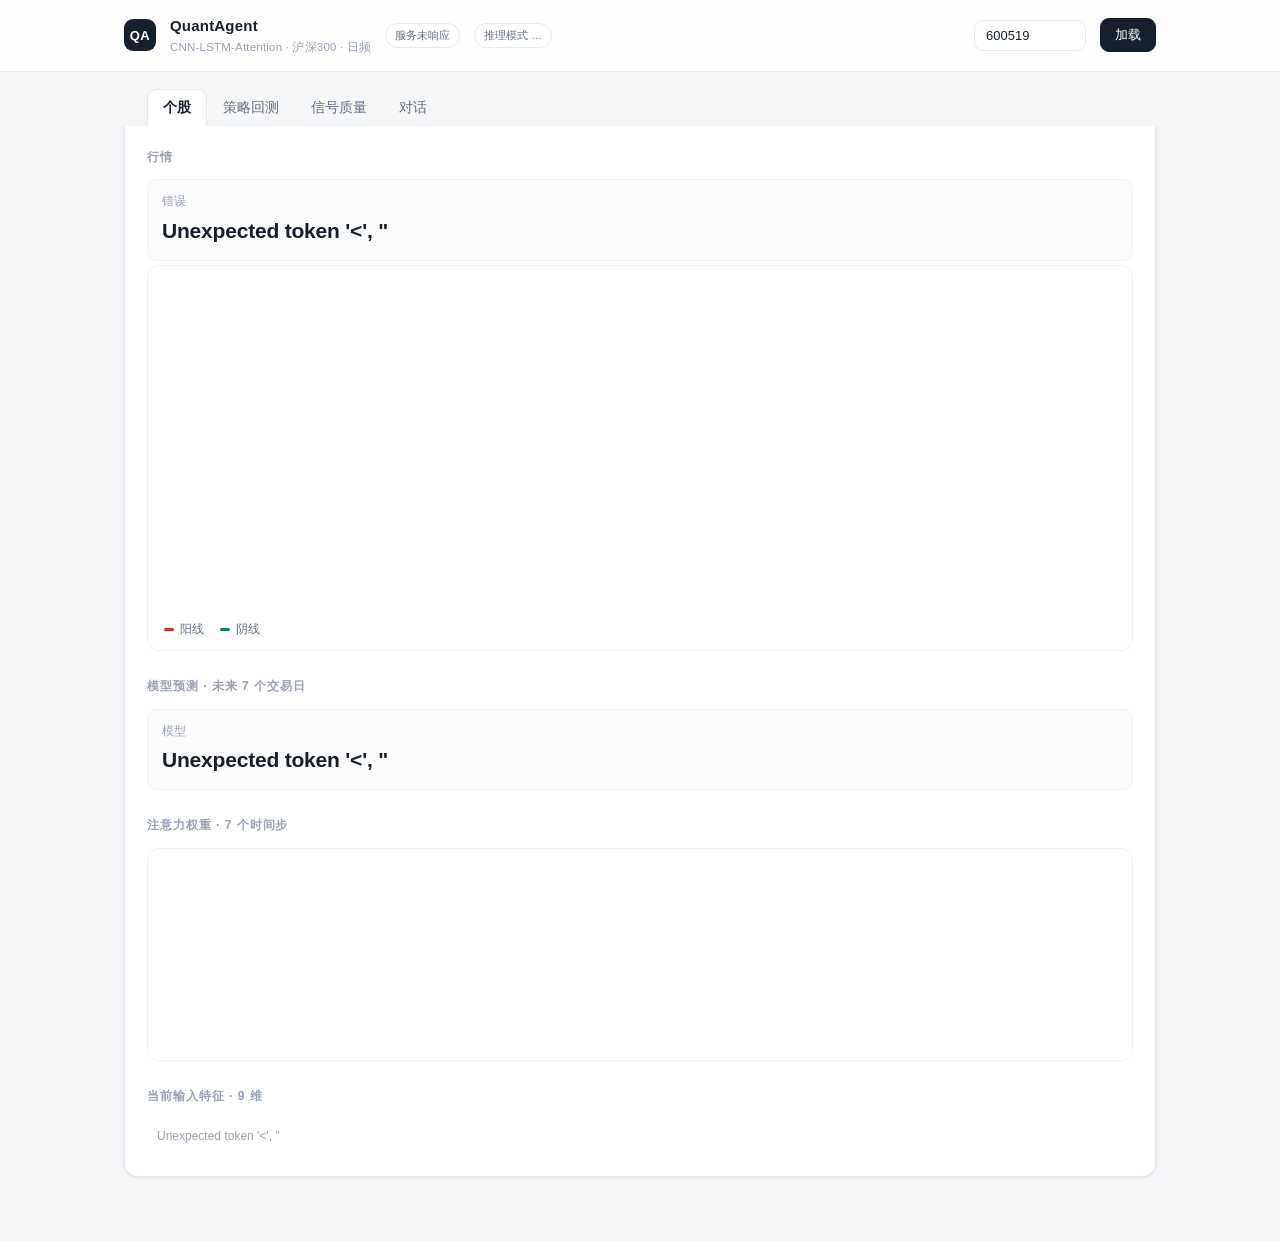
==== web/index.html @ 1bd07c76 "feat: rebuild the CNN-LSTM-Attention quant stack from the thesis, and report what actually reproduce" ====
<!DOCTYPE html>
<html lang="zh-CN">
<head>
<meta charset="utf-8" />
<meta name="viewport" content="width=device-width, initial-scale=1" />
<title>QuantAgent · A 股量化研究工作台</title>
<link rel="icon" href="data:image/svg+xml,%3Csvg xmlns='http://www.w3.org/2000/svg' viewBox='0 0 32 32'%3E%3Crect width='32' height='32' rx='9' fill='%2316202c'/%3E%3Ctext x='16' y='21' font-family='sans-serif' font-size='13' font-weight='700' fill='%23fff' text-anchor='middle'%3EQA%3C/text%3E%3C/svg%3E" />
<style>
  :root{
    --bg:#f5f6f8; --card:#fff; --ink:#16202c; --muted:#667085; --faint:#98a2b3;
    --line:#e6e9ef; --line-soft:#f0f2f6;
    --up:#c0392b; --down:#0e7c6b; --accent:#2f5fd0; --accent-soft:#eef3ff;
    --radius:14px; --shadow:0 1px 2px rgba(16,24,40,.05), 0 1px 3px rgba(16,24,40,.04);
  }
  *{box-sizing:border-box}
  html,body{margin:0}
  body{
    background:var(--bg); color:var(--ink);
    font:400 14px/1.62 -apple-system,BlinkMacSystemFont,"Segoe UI","PingFang SC","Hiragino Sans GB",sans-serif;
    -webkit-font-smoothing:antialiased;
  }
  .num{font-variant-numeric:tabular-nums;font-feature-settings:"tnum"}
  .wrap{max-width:1080px;margin:0 auto;padding:0 24px 64px}

  /* ---------- header ---------- */
  header{
    position:sticky;top:0;z-index:20;background:rgba(255,255,255,.88);
    backdrop-filter:saturate(180%) blur(12px);border-bottom:1px solid var(--line);
  }
  .head-in{max-width:1080px;margin:0 auto;padding:14px 24px;display:flex;align-items:center;gap:14px;flex-wrap:wrap}
  .mark{
    width:32px;height:32px;border-radius:9px;background:var(--ink);color:#fff;
    display:grid;place-items:center;font-weight:700;font-size:13px;letter-spacing:.5px;flex:none;
  }
  .brand h1{font-size:15px;margin:0;font-weight:650;letter-spacing:.2px}
  .brand p{margin:0;font-size:11.5px;color:var(--faint);letter-spacing:.2px}
  .pill{
    font-size:11px;padding:3px 9px;border-radius:999px;border:1px solid var(--line);
    color:var(--muted);background:#fff;white-space:nowrap;
  }
  .pill.ok{color:#0e7c6b;border-color:#cdeae3;background:#f2fbf8}
  .pill.warn{color:#b42318;border-color:#f7d4cf;background:#fef5f3}
  .grow{flex:1}

  /* ---------- controls ---------- */
  input[type=text], select{
    border:1px solid var(--line);border-radius:9px;padding:7px 11px;font-size:13px;
    background:#fff;color:var(--ink);outline:none;transition:border-color .15s, box-shadow .15s;
    font-family:inherit;
  }
  input[type=text]:focus, select:focus{border-color:var(--accent);box-shadow:0 0 0 3px var(--accent-soft)}
  button{
    border:1px solid var(--line);background:#fff;color:var(--ink);border-radius:9px;
    padding:7px 14px;font-size:13px;cursor:pointer;font-family:inherit;
    transition:border-color .15s, color .15s, background .15s;
  }
  button:hover{border-color:var(--accent);color:var(--accent)}
  button.primary{background:var(--ink);color:#fff;border-color:var(--ink)}
  button.primary:hover{background:#243244;color:#fff}
  button.primary:disabled{opacity:.5;cursor:default}

  /* ---------- tabs ---------- */
  nav{max-width:1080px;margin:0 auto;padding:18px 24px 0;display:flex;gap:2px}
  nav button{
    border:none;background:none;border-radius:9px 9px 0 0;padding:9px 15px;
    color:var(--muted);font-size:13.5px
  }
  nav button:hover{color:var(--ink)}
  nav button.active{
    color:var(--ink);font-weight:600;background:var(--card);
    box-shadow:0 -1px 0 var(--line), 1px 0 0 var(--line), -1px 0 0 var(--line);
  }

  /* ---------- panels ---------- */
  .panel{background:var(--card);border:1px solid var(--line);border-radius:0 0 var(--radius) var(--radius);
    border-top:none;padding:22px;box-shadow:var(--shadow)}
  .panel.plain{border-radius:var(--radius);border-top:1px solid var(--line);margin-top:18px}
  h2.sec{font-size:12px;font-weight:600;color:var(--faint);letter-spacing:.08em;
    text-transform:uppercase;margin:26px 0 12px}
  h2.sec:first-child{margin-top:0}

  /* ---------- kpi ---------- */
  .kpis{display:grid;grid-template-columns:repeat(auto-fit,minmax(148px,1fr));gap:10px}
  .kpi{border:1px solid var(--line-soft);border-radius:11px;padding:12px 14px;background:#fcfcfd}
  .kpi .k{font-size:11.5px;color:var(--faint);letter-spacing:.02em}
  .kpi .v{font-size:21px;font-weight:640;margin-top:3px;letter-spacing:-.2px}
  .kpi .s{font-size:11px;color:var(--faint);margin-top:1px}
  .up{color:var(--up)} .down{color:var(--down)} .flat{color:var(--ink)}

  /* ---------- charts ---------- */
  .chart-box{border:1px solid var(--line-soft);border-radius:12px;background:#fff;padding:6px 4px 2px;margin-top:4px}
  svg.chart{display:block;width:100%;height:auto}
  .legend{display:flex;gap:16px;flex-wrap:wrap;padding:2px 12px 10px;font-size:11.5px;color:var(--muted)}
  .legend i{display:inline-block;width:10px;height:3px;border-radius:2px;margin-right:6px;vertical-align:middle}

  /* ---------- table ---------- */
  table{width:100%;border-collapse:collapse;font-size:13px}
  th,td{text-align:left;padding:8px 10px;border-bottom:1px solid var(--line-soft)}
  th{color:var(--faint);font-weight:500;font-size:11.5px;letter-spacing:.02em}
  tr:last-child td{border-bottom:none}
  td.r{text-align:right}
  .feat{display:grid;grid-template-columns:1fr 1fr;gap:0 28px}

  /* ---------- callout ---------- */
  .note{
    border-left:3px solid var(--accent);background:var(--accent-soft);
    border-radius:0 10px 10px 0;padding:12px 16px;font-size:13px;color:#2b3a55;margin-top:16px
  }
  .note b{font-weight:600}
  .note.warn{border-left-color:#d97706;background:#fffbeb;color:#6b4a12}
  .note small{display:block;color:var(--faint);margin-top:6px;font-size:11.5px}

  /* ---------- agent ---------- */
  .chips{display:flex;gap:8px;flex-wrap:wrap;margin-bottom:14px}
  .chip{font-size:12px;border:1px solid var(--line);border-radius:999px;padding:5px 12px;
    cursor:pointer;color:var(--muted);background:#fff;transition:.15s}
  .chip:hover{border-color:var(--accent);color:var(--accent);background:var(--accent-soft)}
  .trace{
    max-height:210px;overflow:auto;border:1px solid var(--line-soft);border-radius:11px;
    padding:10px 12px;background:#fbfcfd;font:400 12px/1.75 ui-monospace,SFMono-Regular,Menlo,monospace;
    color:var(--muted);white-space:pre-wrap;word-break:break-all
  }
  .trace .t-call{color:var(--accent)}
  .trace .t-err{color:var(--up)}
  .answer{
    border:1px solid var(--line);border-radius:12px;padding:16px 18px;margin-top:12px;
    white-space:pre-wrap;font-size:13.5px;line-height:1.85;background:#fff;min-height:64px
  }
  .answer.pending{color:var(--faint)}
  .row{display:flex;gap:10px;align-items:center;flex-wrap:wrap}
  .row .sp{flex:1}
  .hint{font-size:12px;color:var(--faint)}
  .hidden{display:none}
  .fade{animation:fade .25s ease}
  @keyframes fade{from{opacity:0;transform:translateY(3px)}to{opacity:1;transform:none}}
  @media (max-width:680px){
    .head-in{padding:12px 16px} .wrap{padding:0 16px 48px} nav{padding:12px 16px 0}
    .panel{padding:16px} .feat{grid-template-columns:1fr}
    .kpi .v{font-size:18px}
  }
</style>
</head>
<body>

<header>
  <div class="head-in">
    <div class="mark">QA</div>
    <div class="brand">
      <h1>QuantAgent</h1>
      <p>CNN-LSTM-Attention · 沪深300 · 日频</p>
    </div>
    <span class="pill" id="pill-model">模型状态 …</span>
    <span class="pill" id="pill-llm">推理模式 …</span>
    <div class="grow"></div>
    <input type="text" id="code" value="600519" placeholder="股票代码" style="width:112px" />
    <button class="primary" id="load">加载</button>
  </div>
</header>

<div class="wrap">
  <nav>
    <button data-tab="stock" class="active">个股</button>
    <button data-tab="backtest">策略回测</button>
    <button data-tab="signal">信号质量</button>
    <button data-tab="agent">对话</button>
  </nav>

  <!-- ================= 个股 ================= -->
  <section class="panel" id="tab-stock">
    <h2 class="sec">行情</h2>
    <div class="kpis" id="kpi-stock">
      <div class="kpi"><div class="k">状态</div><div class="v" style="font-size:15px">加载中…</div></div>
    </div>
    <div class="chart-box"><svg class="chart" id="candle" viewBox="0 0 960 340" preserveAspectRatio="xMidYMid meet"></svg>
      <div class="legend"><span><i style="background:#c0392b"></i>阳线</span><span><i style="background:#0e7c6b"></i>阴线</span></div>
    </div>

    <h2 class="sec">模型预测 · 未来 7 个交易日</h2>
    <div class="kpis" id="kpi-pred">
      <div class="kpi"><div class="k">状态</div><div class="v" style="font-size:15px">—</div></div>
    </div>
    <h2 class="sec">注意力权重 · 7 个时间步</h2>
    <div class="chart-box"><svg class="chart" id="attn" viewBox="0 0 960 200" preserveAspectRatio="xMidYMid meet"></svg></div>
    <p class="hint" id="attn-hint" style="margin:8px 2px 0"></p>

    <h2 class="sec">当前输入特征 · 9 维</h2>
    <div class="feat"><table><tbody id="feat-a"></tbody></table><table><tbody id="feat-b"></tbody></table></div>
  </section>

  <!-- ================= 回测 ================= -->
  <section class="panel hidden" id="tab-backtest">
    <h2 class="sec">参数</h2>
    <div class="row">
      <input type="text" id="bt-start" value="2023-01-01" style="width:112px" />
      <span class="hint">至</span>
      <input type="text" id="bt-end" value="2024-12-31" style="width:112px" />
      <span class="hint">调仓</span>
      <input type="text" id="bt-rebal" value="7" style="width:56px" />
      <span class="hint">日</span>
      <select id="bt-signal">
        <option value="momentum">动量（买涨）</option>
        <option value="reversal">反转（买跌）</option>
      </select>
      <button class="primary" id="run-bt">运行回测</button>
      <span class="hint" id="bt-hint"></span>
    </div>

    <h2 class="sec">绩效</h2>
    <div class="kpis" id="kpi-bt">
      <div class="kpi"><div class="k">状态</div><div class="v" style="font-size:15px">未运行</div></div>
    </div>

    <h2 class="sec">净值曲线</h2>
    <div class="chart-box"><svg class="chart" id="equity" viewBox="0 0 960 340" preserveAspectRatio="xMidYMid meet"></svg>
      <div class="legend" id="eq-legend"></div>
    </div>

    <div class="note warn" id="bt-note">
      <b>基准怎么选，结论就怎么变。</b> 股票池是「今天的市值前 300」，用它回测历史本身就带有幸存者偏差——
      这批名字在 2023–2024 的表现远好于当时的真实沪深300。所以只跟指数比会高估策略，
      必须同时看<b>等权持有同一批股票</b>这条线，那才是「什么都不做」的收益。
    </div>
  </section>

  <!-- ================= 信号质量 ================= -->
  <section class="panel hidden" id="tab-signal">
    <h2 class="sec">样本外信号检验</h2>
    <div class="kpis" id="kpi-signal">
      <div class="kpi"><div class="k">状态</div><div class="v" style="font-size:15px">加载中…</div></div>
    </div>

    <h2 class="sec">预测分层 · 各分位实现收益</h2>
    <div class="chart-box"><svg class="chart" id="decile" viewBox="0 0 960 260" preserveAspectRatio="xMidYMid meet"></svg></div>

    <div class="note" id="sig-note">
      IC（信息系数）是横截面上「预测排序」与「实际收益排序」的秩相关。日频 IC 均值 0.03 上下就是可用的弱信号；
      接近 0 且 IR 不显著，说明模型没有学到可交易的东西。
    </div>
  </section>

  <!-- ================= 对话 ================= -->
  <section class="panel hidden" id="tab-agent">
    <h2 class="sec">可以问什么</h2>
    <div class="chips" id="samples"></div>
    <div class="row">
      <input type="text" id="question" placeholder="例如：600519 未来一周的模型信号？" style="flex:1;min-width:220px" />
      <button class="primary" id="ask">发送</button>
    </div>
    <h2 class="sec">工具调用轨迹</h2>
    <div class="trace" id="trace">等待提问。</div>
    <div class="answer pending" id="answer">对话结果会出现在这里。</div>
  </section>
</div>

<script>
const $ = id => document.getElementById(id);
const NS = "http://www.w3.org/2000/svg";
const f2 = v => (v === null || v === undefined || Number.isNaN(v)) ? "—" : Number(v).toFixed(2);
const pct = (v, d = 2) => (v === null || v === undefined || Number.isNaN(v)) ? "—" : (v * 100).toFixed(d) + "%";
const sign = v => v > 0 ? "up" : (v < 0 ? "down" : "flat");

function kpi(k, v, cls = "", sub = "") {
  return `<div class="kpi"><div class="k">${k}</div><div class="v ${cls}">${v}</div>${sub ? `<div class="s">${sub}</div>` : ""}</div>`;
}

/* ---------- minimal SVG chart kit ---------- */
function svgEl(tag, attrs) {
  const el = document.createElementNS(NS, tag);
  for (const k in attrs) el.setAttribute(k, attrs[k]);
  return el;
}
function grid(svg, W, H, pad, lo, hi, fmt) {
  for (let i = 0; i <= 4; i++) {
    const y = pad.t + (H - pad.t - pad.b) * i / 4;
    svg.appendChild(svgEl("line", { x1: pad.l, y1: y, x2: W - pad.r, y2: y, stroke: "#eef0f4" }));
    const label = svgEl("text", { x: pad.l - 10, y: y + 4, "font-size": 11, fill: "#98a2b3", "text-anchor": "end" });
    label.textContent = fmt(hi - (hi - lo) * i / 4);
    svg.appendChild(label);
  }
}
function clear(svg) { while (svg.firstChild) svg.removeChild(svg.firstChild); }

function drawCandles(svg, bars) {
  clear(svg);
  const W = 960, H = 340, pad = { l: 62, r: 18, t: 18, b: 30 };
  let lo = Math.min(...bars.map(b => b.low)), hi = Math.max(...bars.map(b => b.high));
  const span = (hi - lo) || 1; lo -= span * .05; hi += span * .05;
  const plotW = W - pad.l - pad.r, plotH = H - pad.t - pad.b;
  const step = plotW / bars.length, bw = Math.max(step * .62, 1);
  const Y = v => pad.t + plotH * (1 - (v - lo) / (hi - lo));

  grid(svg, W, H, pad, lo, hi, v => v.toFixed(1));
  bars.forEach((b, i) => {
    const x = pad.l + step * i + step / 2;
    const color = b.close >= b.open ? "#c0392b" : "#0e7c6b";
    svg.appendChild(svgEl("line", { x1: x, y1: Y(b.high), x2: x, y2: Y(b.low), stroke: color, "stroke-width": 1 }));
    const top = Y(Math.max(b.open, b.close)), bot = Y(Math.min(b.open, b.close));
    svg.appendChild(svgEl("rect", { x: x - bw / 2, y: top, width: bw, height: Math.max(bot - top, 1), fill: color, opacity: .88, rx: .5 }));
  });
  const t1 = svgEl("text", { x: pad.l, y: H - 8, "font-size": 11, fill: "#98a2b3" });
  t1.textContent = bars[0].date; svg.appendChild(t1);
  const t2 = svgEl("text", { x: W - pad.r, y: H - 8, "font-size": 11, fill: "#98a2b3", "text-anchor": "end" });
  t2.textContent = bars[bars.length - 1].date; svg.appendChild(t2);
}

function drawLines(svg, series, opts = {}) {
  clear(svg);
  const W = 960, H = opts.height || 340, pad = { l: 62, r: 18, t: 18, b: 30 };
  const all = series.flatMap(s => s.values).filter(v => typeof v === "number");
  let lo = Math.min(...all), hi = Math.max(...all);
  if (opts.zero) { lo = Math.min(lo, 0); hi = Math.max(hi, 0); }
  const span = (hi - lo) || 1; lo -= span * .06; hi += span * .06;
  const n = Math.max(...series.map(s => s.values.length));
  const plotW = W - pad.l - pad.r, plotH = H - pad.t - pad.b;
  const X = i => pad.l + plotW * (n <= 1 ? 0 : i / (n - 1));
  const Y = v => pad.t + plotH * (1 - (v - lo) / (hi - lo));

  grid(svg, W, H, pad, lo, hi, v => Number(v).toFixed(2));
  if (opts.zero) svg.appendChild(svgEl("line", {
    x1: pad.l, y1: Y(0), x2: W - pad.r, y2: Y(0), stroke: "#cfd6e4", "stroke-dasharray": "4 4"
  }));
  series.forEach(s => {
    const d = s.values.map((v, i) => `${i ? "L" : "M"}${X(i).toFixed(1)},${Y(v).toFixed(1)}`).join(" ");
    svg.appendChild(svgEl("path", { d, fill: "none", stroke: s.color, "stroke-width": 1.9, "stroke-linejoin": "round", "stroke-linecap": "round" }));
  });
}

function drawBars(svg, values, labels, opts = {}) {
  clear(svg);
  const W = 960, H = opts.height || 200, pad = { l: 62, r: 18, t: 18, b: 34 };
  const plotW = W - pad.l - pad.r, plotH = H - pad.t - pad.b;
  const max = Math.max(...values.map(Math.abs)) || 1;
  const zero = pad.t + plotH * (opts.zero ? .5 : 0);
  const step = plotW / values.length;
  grid(svg, W, H, pad, 0, max, v => (opts.pct ? (v * 100).toFixed(1) + "%" : v.toFixed(3)));
  if (opts.zero) svg.appendChild(svgEl("line", { x1: pad.l, y1: H - pad.b, x2: W - pad.r, y2: H - pad.b, stroke: "#cfd6e4" }));
  values.forEach((v, i) => {
    const h = Math.max((Math.abs(v) / max) * (plotH - 8), 1);
    const x = pad.l + step * i + step * .18;
    const y = v >= 0 ? (H - pad.b) - h : (H - pad.b);
    svg.appendChild(svgEl("rect", {
      x, y, width: step * .64, height: h, rx: 4,
      fill: v >= 0 ? "#c0392b" : "#0e7c6b", opacity: .85
    }));
    const t = svgEl("text", { x: x + step * .32, y: H - 14, "font-size": 11, fill: "#98a2b3", "text-anchor": "middle" });
    t.textContent = labels[i]; svg.appendChild(t);
  });
}

/* ---------- 个股 ---------- */
async function loadStock() {
  const code = ($("code").value || "600519").trim();
  $("kpi-stock").innerHTML = kpi("状态", "加载中…");
  try {
    const k = await (await fetch(`/api/kline?code=${code}&limit=120`)).json();
    if (k.detail) throw new Error(k.detail);
    const bars = k.bars, last = bars[bars.length - 1], prev = bars[bars.length - 2];
    const chg = last.close / prev.close - 1;
    const rets = bars.slice(1).map((b, i) => b.close / bars[i].close - 1);
    const sd = Math.sqrt(rets.reduce((s, r) => s + (r - rets.reduce((a, b) => a + b, 0) / rets.length) ** 2, 0) / rets.length);
    $("kpi-stock").innerHTML =
      kpi("标的", `${k.code} ${k.name || ""}`, "flat", `${bars.length} 个交易日`) +
      kpi("最新收盘", f2(last.close), sign(chg), last.date) +
      kpi("日涨跌", pct(chg), sign(chg), "较前一交易日") +
      kpi("年化波动", pct(sd * Math.sqrt(252), 1), "flat", "近 120 日");
    drawCandles($("candle"), bars);
  } catch (e) {
    $("kpi-stock").innerHTML = kpi("错误", e.message);
  }

  try {
    const p = await (await fetch(`/api/predict?code=${code}`)).json();
    if (p.detail) throw new Error(p.detail);
    const best = p.attention_weights.indexOf(Math.max(...p.attention_weights)) + 1;
    $("kpi-pred").innerHTML =
      kpi("预测相对收益", pct(p.predicted_return), sign(p.predicted_return), `${p.horizon_days} 个交易日`) +
      kpi("方向", p.predicted_direction === "up" ? "偏多" : "偏空", sign(p.predicted_return), "模型输出符号") +
      kpi("窗口截止", p.as_of, "flat", `收盘 ${f2(p.last_close)}`) +
      kpi("注意力峰值", `T${best}`, "flat", "权重最大的时间步");
    drawBars($("attn"), p.attention_weights, p.attention_weights.map((_, i) => `T${i + 1}`), { height: 200 });
    const w = p.attention_weights, spread = Math.max(...w) - Math.min(...w);
    $("attn-hint").textContent = spread < 0.01
      ? "权重几乎均匀（≈1/7），说明模型没有找到更有信息量的时间步——与「信号质量」页 IC≈0 的结论一致。"
      : `权重差异明显（极差 ${(spread * 100).toFixed(1)} 个百分点），模型对某些时间步更敏感。`;
  } catch (e) {
    $("kpi-pred").innerHTML = kpi("模型", String(e.message).includes("train") ? "未训练" : e.message);
    clear($("attn"));
  }

  try {
    const f = await (await fetch(`/api/features?code=${code}`)).json();
    if (f.detail) throw new Error(f.detail);
    const rows = Object.entries(f.features);
    const half = Math.ceil(rows.length / 2);
    const html = arr => arr.map(([k, v]) =>
      `<tr><td>${k}</td><td class="r num ${sign(v)}">${Number(v).toFixed(4)}</td></tr>`).join("");
    $("feat-a").innerHTML = html(rows.slice(0, half));
    $("feat-b").innerHTML = html(rows.slice(half));
  } catch (e) {
    $("feat-a").innerHTML = `<tr><td class="hint">${e.message}</td></tr>`;
    $("feat-b").innerHTML = "";
  }
}

/* ---------- 回测 ---------- */
async function runBacktest() {
  const btn = $("run-bt"); btn.disabled = true; $("bt-hint").textContent = "运行中…";
  try {
    const url = `/api/backtest?start=${$("bt-start").value}&end=${$("bt-end").value}`
      + `&rebalance_days=${$("bt-rebal").value}&signal=${$("bt-signal").value}`;
    const r = await (await fetch(url)).json();
    if (r.detail) throw new Error(r.detail);
    const s = r.stats;
    $("kpi-bt").innerHTML =
      kpi("年化收益", pct(s.annual_return), sign(s.annual_return), `${s.n_days} 个交易日`) +
      kpi("夏普", f2(s.sharpe), "flat", `波动 ${pct(s.annual_vol, 1)}`) +
      kpi("最大回撤", pct(s.max_drawdown), "down", `Calmar ${f2(s.calmar)}`) +
      kpi("等权持有", pct(s.equal_weight_annual_return), sign(s.equal_weight_annual_return), "同池买入不动") +
      kpi("超额 vs 等权", pct(s.excess_vs_equal_weight), sign(s.excess_vs_equal_weight), "策略 − 等权") +
      kpi("成本拖累", pct(s.cost_drag), "down", `年换手 ${f2(s.turnover_per_year)}×`);

    const series = [{ name: "策略", color: "#c0392b", values: r.curve.map(c => c.strategy) }];
    if (r.curve[0].benchmark !== undefined) series.push({ name: "沪深300", color: "#98a2b3", values: r.curve.map(c => c.benchmark) });
    if (r.curve[0].equal_weight !== undefined) series.push({ name: "等权持有", color: "#2f5fd0", values: r.curve.map(c => c.equal_weight) });
    drawLines($("equity"), series);
    $("eq-legend").innerHTML = series.map(x => `<span><i style="background:${x.color}"></i>${x.name}</span>`).join("");
    $("bt-hint").textContent = `${r.curve[0].date} → ${r.curve[r.curve.length - 1].date}`;
    $("kpi-bt").dataset.done = "1";
  } catch (e) {
    $("bt-hint").textContent = "失败：" + e.message;
  } finally { btn.disabled = false; }
}

/* ---------- 信号质量 ---------- */
async function loadSignal() {
  try {
    const r = await (await fetch("/api/signal")).json();
    if (r.detail) throw new Error(r.detail);
    const base = r.ridge_baseline || {};
    $("kpi-signal").innerHTML =
      kpi("日频 IC 均值", r.degenerate || r.mean_daily_ic == null ? "—" : Number(r.mean_daily_ic).toFixed(4),
          r.mean_daily_ic > 0 ? "up" : "down", `IC std ${f2(r.ic_std)}`) +
      kpi("方向准确率", pct(r.direction_accuracy, 1), "flat", `基准 ${pct(r.baseline_direction, 1)}`) +
      kpi("IC 信息比", f2(r.ic_ir_annualised), "flat", "|IR|<1 视为不显著") +
      kpi("分层价差", pct(r.decile_spread), sign(r.decile_spread), "最高 − 最低分位") +
      kpi("线性基线 IC", base.mean_daily_ic === undefined ? "—" : Number(base.mean_daily_ic).toFixed(4), "flat", "Ridge，同特征") +
      kpi("样本", `${(r.n_observations || 0).toLocaleString()}`, "flat", `${r.n_dates || 0} 个交易日`);

    if (r.decile_mean_return) {
      const keys = Object.keys(r.decile_mean_return).sort((a, b) => a - b);
      drawBars($("decile"), keys.map(k => r.decile_mean_return[k]), keys.map(k => `D${k}`), { height: 260, pct: true });
    }
    if (r.degenerate) {
      $("sig-note").innerHTML = `<b>模型塌缩：</b>${r.note || "预测值为常数，不存在排序。"}`;
    }
  } catch (e) {
    $("kpi-signal").innerHTML = kpi("状态", e.message.includes("evaluate") ? "尚未生成信号报告" : e.message);
  }
}

/* ---------- 对话 ---------- */
function askAgent() {
  const q = $("question").value.trim();
  if (!q) return;
  const trace = $("trace"); trace.innerHTML = "";
  const ans = $("answer"); ans.classList.add("pending"); ans.textContent = "思考中…";
  const log = (text, cls = "") => {
    const d = document.createElement("div");
    if (cls) d.className = cls;
    d.textContent = text; trace.appendChild(d);
    trace.scrollTop = trace.scrollHeight;
  };
  const es = new EventSource(`/api/agent?q=${encodeURIComponent(q)}`);
  es.onmessage = msg => {
    const evt = JSON.parse(msg.data);
    if (evt.type === "tool_call") log(`→ ${evt.name}(${evt.arguments})`, "t-call");
    else if (evt.type === "tool_result") log(`← ${evt.name} ${evt.result.ok ? "ok" : evt.result.error}`, evt.result.ok ? "" : "t-err");
    else if (evt.type === "error") log(`! ${evt.message}`, "t-err");
    else if (evt.type === "done") {
      ans.classList.remove("pending");
      ans.textContent = evt.answer || "（空回答）";
      ans.classList.add("fade");
      log(`mode = ${evt.mode}`); es.close();
    }
  };
  es.onerror = () => { log("连接中断", "t-err"); es.close(); };
}

/* ---------- wiring ---------- */
function activate(tab, run = true) {
  document.querySelectorAll("nav button").forEach(b => b.classList.toggle("active", b.dataset.tab === tab));
  ["stock", "backtest", "signal", "agent"].forEach(t => $("tab-" + t).classList.toggle("hidden", t !== tab));
  if (!run) return;
  if (tab === "backtest" && !$("kpi-bt").dataset.done) runBacktest();
  if (tab === "signal" && !window.__signalLoaded) { window.__signalLoaded = true; loadSignal(); }
}

document.querySelectorAll("nav button").forEach(btn => {
  btn.onclick = () => {
    history.replaceState(null, "", "#" + btn.dataset.tab);
    activate(btn.dataset.tab);
  };
});
$("load").onclick = loadStock;
$("code").addEventListener("keydown", e => { if (e.key === "Enter") loadStock(); });
$("run-bt").onclick = runBacktest;
$("ask").onclick = askAgent;
$("question").addEventListener("keydown", e => { if (e.key === "Enter") askAgent(); });

const samples = [
  "600519 未来一周的模型信号？",
  "000858 的风险画像",
  "今天模型最看好哪几只",
  "跑一次 2023 到 2024 的回测",
  "过去 7 天动量最强的股票",
];
$("samples").innerHTML = samples.map(s => `<span class="chip">${s}</span>`).join("");
document.querySelectorAll(".chip").forEach(c => {
  c.onclick = () => { $("question").value = c.textContent; askAgent(); };
});

fetch("/api/health").then(r => r.json()).then(h => {
  const m = $("pill-model"), l = $("pill-llm");
  m.textContent = h.model_ready ? "模型已加载" : "模型未训练";
  m.className = "pill " + (h.model_ready ? "ok" : "warn");
  l.textContent = h.llm_mode === "llm" ? "LLM 工具调用" : "本地规则规划";
  l.className = "pill";
}).catch(() => { $("pill-model").textContent = "服务未响应"; });

loadStock();
const initial = (location.hash || "").replace("#", "");
if (["backtest", "signal", "agent"].includes(initial)) activate(initial);
</script>
</body>
</html>
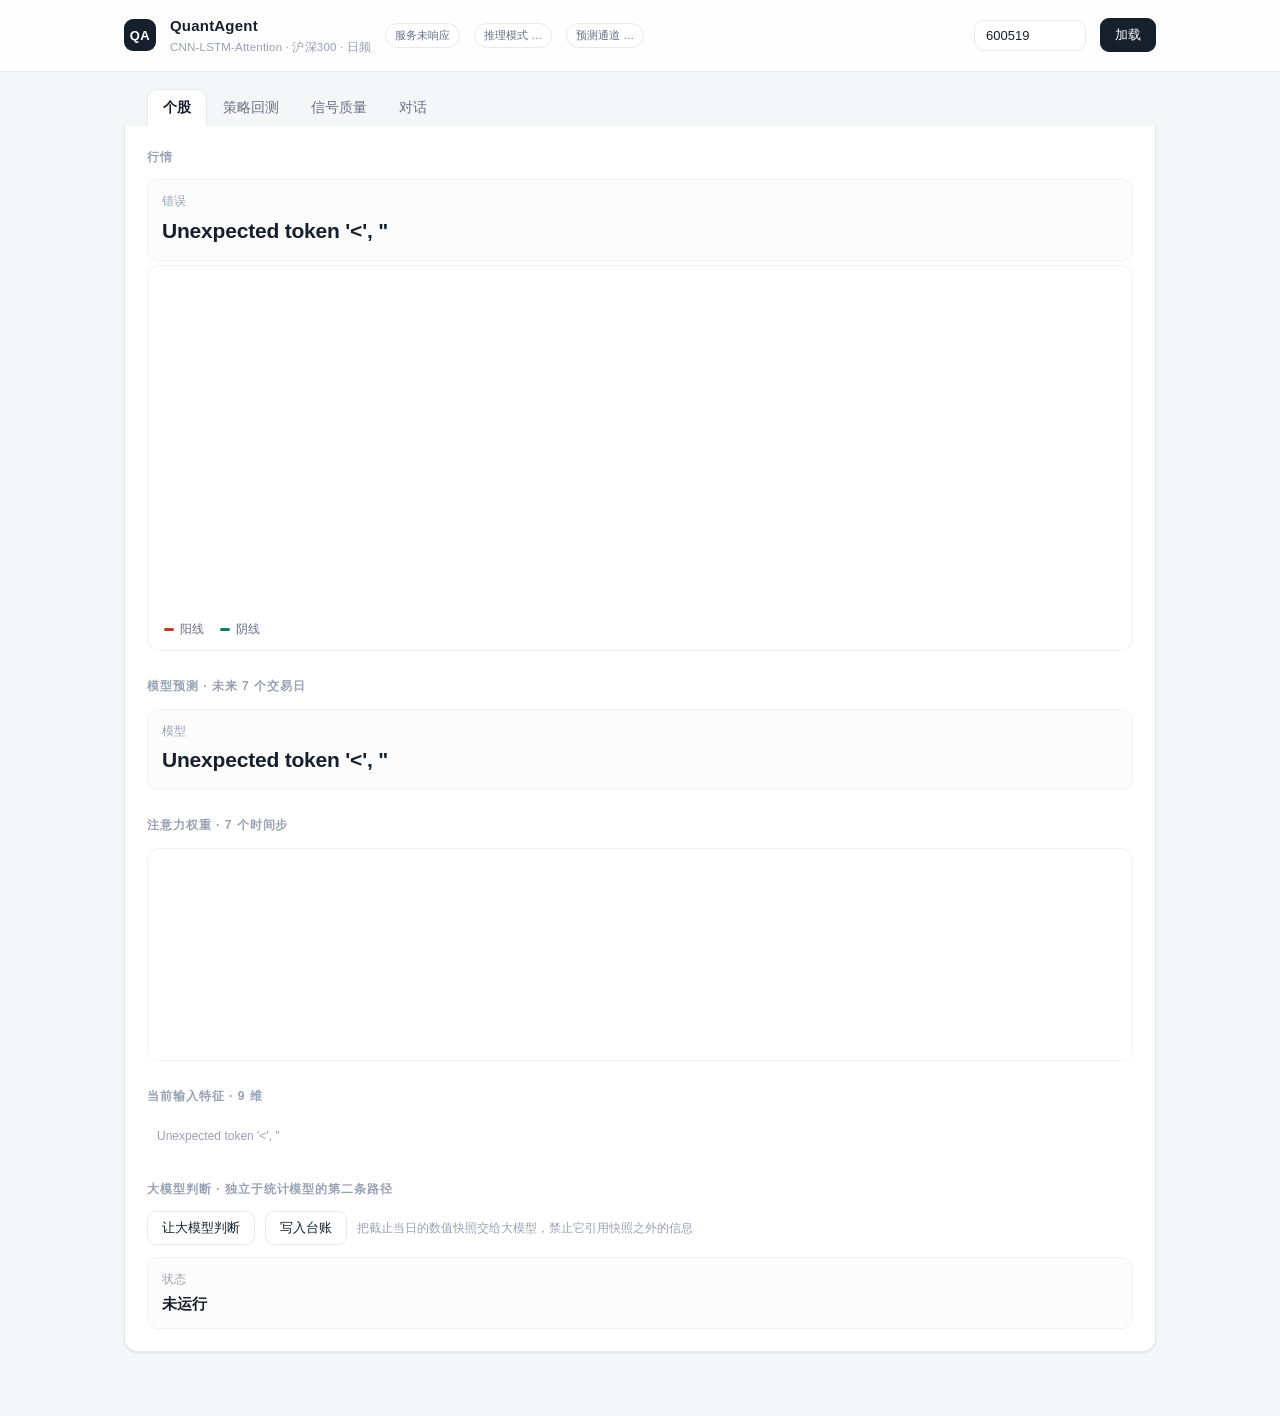
==== commit 72f47abf: "feat(llm): make the large-model API the primary forecasting path" ====
--- a/web/index.html
+++ b/web/index.html
@@ -151,6 +151,7 @@
     </div>
     <span class="pill" id="pill-model">模型状态 …</span>
     <span class="pill" id="pill-llm">推理模式 …</span>
+    <span class="pill" id="pill-forecast">预测通道 …</span>
     <div class="grow"></div>
     <input type="text" id="code" value="600519" placeholder="股票代码" style="width:112px" />
     <button class="primary" id="load">加载</button>
@@ -185,6 +186,17 @@
 
     <h2 class="sec">当前输入特征 · 9 维</h2>
     <div class="feat"><table><tbody id="feat-a"></tbody></table><table><tbody id="feat-b"></tbody></table></div>
+
+    <h2 class="sec">大模型判断 · 独立于统计模型的第二条路径</h2>
+    <div class="row">
+      <button id="run-llm">让大模型判断</button>
+      <button id="rec-llm" disabled>写入台账</button>
+      <span class="hint" id="llm-hint">把截止当日的数值快照交给大模型，禁止它引用快照之外的信息</span>
+    </div>
+    <div class="kpis" id="kpi-llm" style="margin-top:12px">
+      <div class="kpi"><div class="k">状态</div><div class="v" style="font-size:15px">未运行</div></div>
+    </div>
+    <div id="llm-detail"></div>
   </section>
 
   <!-- ================= 回测 ================= -->
@@ -236,6 +248,16 @@
       IC（信息系数）是横截面上「预测排序」与「实际收益排序」的秩相关。日频 IC 均值 0.03 上下就是可用的弱信号；
       接近 0 且 IR 不显著，说明模型没有学到可交易的东西。
     </div>
+
+    <h2 class="sec">大模型预测台账</h2>
+    <div class="row">
+      <button id="refresh-ledger">刷新</button>
+      <span class="hint">台账只记真实时点的预测，等窗口到期后才打分——历史窗口回测对 LLM 没有意义</span>
+    </div>
+    <div class="kpis" id="kpi-ledger" style="margin-top:12px">
+      <div class="kpi"><div class="k">状态</div><div class="v" style="font-size:15px">未加载</div></div>
+    </div>
+    <table id="ledger-table" style="margin-top:12px"><tbody></tbody></table>
   </section>
 
   <!-- ================= 对话 ================= -->
@@ -455,6 +477,100 @@
     }
   } catch (e) {
     $("kpi-signal").innerHTML = kpi("状态", e.message.includes("evaluate") ? "尚未生成信号报告" : e.message);
+  }
+}
+
+/* ---------- 大模型预测 ---------- */
+let lastForecast = null;
+
+async function runLLMForecast() {
+  const code = ($("code").value || "600519").trim();
+  $("llm-hint").textContent = "请求中…";
+  $("rec-llm").disabled = true;
+  try {
+    const r = await (await fetch(`/api/forecast?code=${code}`)).json();
+    if (r.detail) throw new Error(r.detail);
+    lastForecast = r;
+    const dirText = r.direction === "up" ? "偏多" : (r.direction === "down" ? "偏空" : "震荡");
+    const dirCls = r.direction === "up" ? "up" : (r.direction === "down" ? "down" : "flat");
+    $("kpi-llm").innerHTML =
+      kpi("方向", dirText, dirCls, `${r.horizon_days} 个交易日`) +
+      kpi("置信度", `${(r.confidence * 100).toFixed(0)}%`, "flat", `截至 ${r.as_of}`) +
+      kpi("预期涨跌", `${r.expected_return_pct > 0 ? "+" : ""}${r.expected_return_pct.toFixed(2)}%`, dirCls, "模型给的幅度") +
+      kpi("一致性", `${r.ensemble.n} 次 · ${(r.ensemble.direction_agreement * 100).toFixed(0)}%`,
+          "flat", r.ensemble.n > 1 ? `幅度极差 ${r.ensemble.return_range_pct}pp` : "单次采样") +
+      kpi("来源",
+          r.provider === "openai" ? (r.model || "LLM") : (r.provider === "mock" ? "mock" : "占位"),
+          r.provider === "openai" ? "flat" : "down",
+          r.provider === "openai" ? "真实 API" : "非大模型");
+    const drivers = (r.drivers || []).map(d => `<li>${d}</li>`).join("");
+    $("llm-detail").innerHTML =
+      `<table><tbody>${drivers ? `<tr><td style="color:var(--faint);width:80px">依据</td><td><ul style="margin:0;padding-left:18px">${drivers}</ul></td></tr>` : ""}
+       ${r.risk ? `<tr><td style="color:var(--faint)">风险</td><td>${r.risk}</td></tr>` : ""}
+       ${r.reflection && r.reflection.ok && r.reflection.changed_fields && r.reflection.changed_fields.length
+         ? `<tr><td style="color:var(--faint)">反思</td><td>修正了 ${r.reflection.changed_fields.join("、")}</td></tr>` : ""}
+       </tbody></table>`;
+    if (r.provider !== "openai") {
+      $("llm-hint").innerHTML = `<span style="color:var(--up)">当前来源是 ${
+        r.provider === "mock" ? "mock 客户端（确定性占位）" : "启发式占位"
+      }，不是大模型输出。</span> 配置 <code>QA_LLM_API_KEY</code> 后这里才是真实调用。`;
+    } else {
+      $("llm-hint").textContent = `已调用 ${r.model}，prompt ${r.prompt_version}`;
+      $("rec-llm").disabled = false;
+    }
+  } catch (e) {
+    $("kpi-llm").innerHTML = kpi("失败", e.message);
+    $("llm-hint").textContent = "调用失败，检查 base_url / model / 余额";
+  }
+}
+
+async function recordForecast() {
+  if (!lastForecast) return;
+  $("rec-llm").disabled = true;
+  $("llm-hint").textContent = "写入中…";
+  try {
+    const code = ($("code").value || "600519").trim();
+    const r = await (await fetch(`/api/forecast?code=${code}&record=true`)).json();
+    if (r.detail) throw new Error(r.detail);
+    $("llm-hint").textContent = r.ledger_created ? `已写入台账 ${r.ledger_id}` : `台账里已有该条 ${r.ledger_id}`;
+  } catch (e) {
+    $("llm-hint").textContent = "写入失败：" + e.message;
+  }
+}
+
+/* ---------- 台账 ---------- */
+async function loadLedger() {
+  try {
+    const [list, score] = await Promise.all([
+      fetch("/api/ledger").then(r => r.json()),
+      fetch("/api/ledger?score=true").then(r => r.json()),
+    ]);
+    if (list.detail) throw new Error(list.detail);
+    $("kpi-ledger").innerHTML =
+      kpi("已记录", String(list.n || 0), "flat", "条预测") +
+      kpi("已到期", String(score.n_scored || 0), "flat", `待到期 ${score.pending || 0}`) +
+      kpi("方向命中", score.n_scored ? pct(score.direction_accuracy, 1) : "—", "flat",
+          score.n_scored ? `基准 ${pct(score.baseline_up_rate, 1)}` : "") +
+      kpi("平均绝对误差", score.n_scored ? `${score.mae_pct} pp` : "—") +
+      kpi("相关系数", score.correlation === undefined || score.correlation === null ? "—" : f2(score.correlation)) +
+      kpi("样本是否充分", score.n_scored ? (score.insufficient_sample ? "否" : "是") : "—",
+          score.insufficient_sample ? "down" : "flat",
+          score.n_scored ? `${score.n_scored} 条 / ${score.n_dates} 个交易日` : "先积累") +
+      `<div class="note" style="grid-column:1/-1;margin-top:2px">${
+        score.verdict || "台账会记录每一条预测，等窗口到期后自动计分。"}</div>`;
+    const rows = (list.entries || []).map(e => {
+      const detail = (score.detail || []).find(d => d.code === e.code && d.as_of === e.as_of);
+      const realized = detail ? `${detail.realized_return_pct > 0 ? "+" : ""}${detail.realized_return_pct}%` : "待到期";
+      const hit = detail ? (detail.correct ? "✓" : "✗") : "";
+      return `<tr><td>${e.as_of}</td><td>${e.code}</td><td>${e.direction}</td>
+        <td class="r num">${e.expected_return_pct > 0 ? "+" : ""}${e.expected_return_pct}%</td>
+        <td class="r num ${detail ? sign(detail.realized_return_pct) : ""}">${realized}</td>
+        <td>${hit}</td><td class="hint">${e.provider || ""}</td></tr>`;
+    }).join("");
+    $("ledger-table").querySelector("tbody").innerHTML = rows ||
+      `<tr><td class="hint">台账为空。在「个股」页跑一次预测后点「写入台账」。</td></tr>`;
+  } catch (e) {
+    $("kpi-ledger").innerHTML = kpi("失败", e.message);
   }
 }
 
@@ -492,7 +608,7 @@
   ["stock", "backtest", "signal", "agent"].forEach(t => $("tab-" + t).classList.toggle("hidden", t !== tab));
   if (!run) return;
   if (tab === "backtest" && !$("kpi-bt").dataset.done) runBacktest();
-  if (tab === "signal" && !window.__signalLoaded) { window.__signalLoaded = true; loadSignal(); }
+  if (tab === "signal" && !window.__signalLoaded) { window.__signalLoaded = true; loadSignal(); loadLedger(); }
 }
 
 document.querySelectorAll("nav button").forEach(btn => {
@@ -504,6 +620,9 @@
 $("load").onclick = loadStock;
 $("code").addEventListener("keydown", e => { if (e.key === "Enter") loadStock(); });
 $("run-bt").onclick = runBacktest;
+$("run-llm").onclick = runLLMForecast;
+$("rec-llm").onclick = recordForecast;
+$("refresh-ledger").onclick = loadLedger;
 $("ask").onclick = askAgent;
 $("question").addEventListener("keydown", e => { if (e.key === "Enter") askAgent(); });
 
@@ -520,11 +639,15 @@
 });
 
 fetch("/api/health").then(r => r.json()).then(h => {
-  const m = $("pill-model"), l = $("pill-llm");
+  const m = $("pill-model"), l = $("pill-llm"), f = $("pill-forecast");
   m.textContent = h.model_ready ? "模型已加载" : "模型未训练";
   m.className = "pill " + (h.model_ready ? "ok" : "warn");
   l.textContent = h.llm_mode === "llm" ? "LLM 工具调用" : "本地规则规划";
-  l.className = "pill";
+  f.textContent = h.forecast_provider === "openai" ? `预测 · ${h.llm_model}` :
+    (h.forecast_provider === "mock" ? "预测 · mock" : "预测 · 未配置 key");
+  f.className = "pill " + (h.forecast_provider === "openai" ? "ok" : "warn");
+  // 免费通道（mock / 启发式）自动跑一次，让页面一打开就有内容；真实 API 需手动触发以免计费
+  if (h.forecast_provider !== "openai") setTimeout(runLLMForecast, 900);
 }).catch(() => { $("pill-model").textContent = "服务未响应"; });
 
 loadStock();
